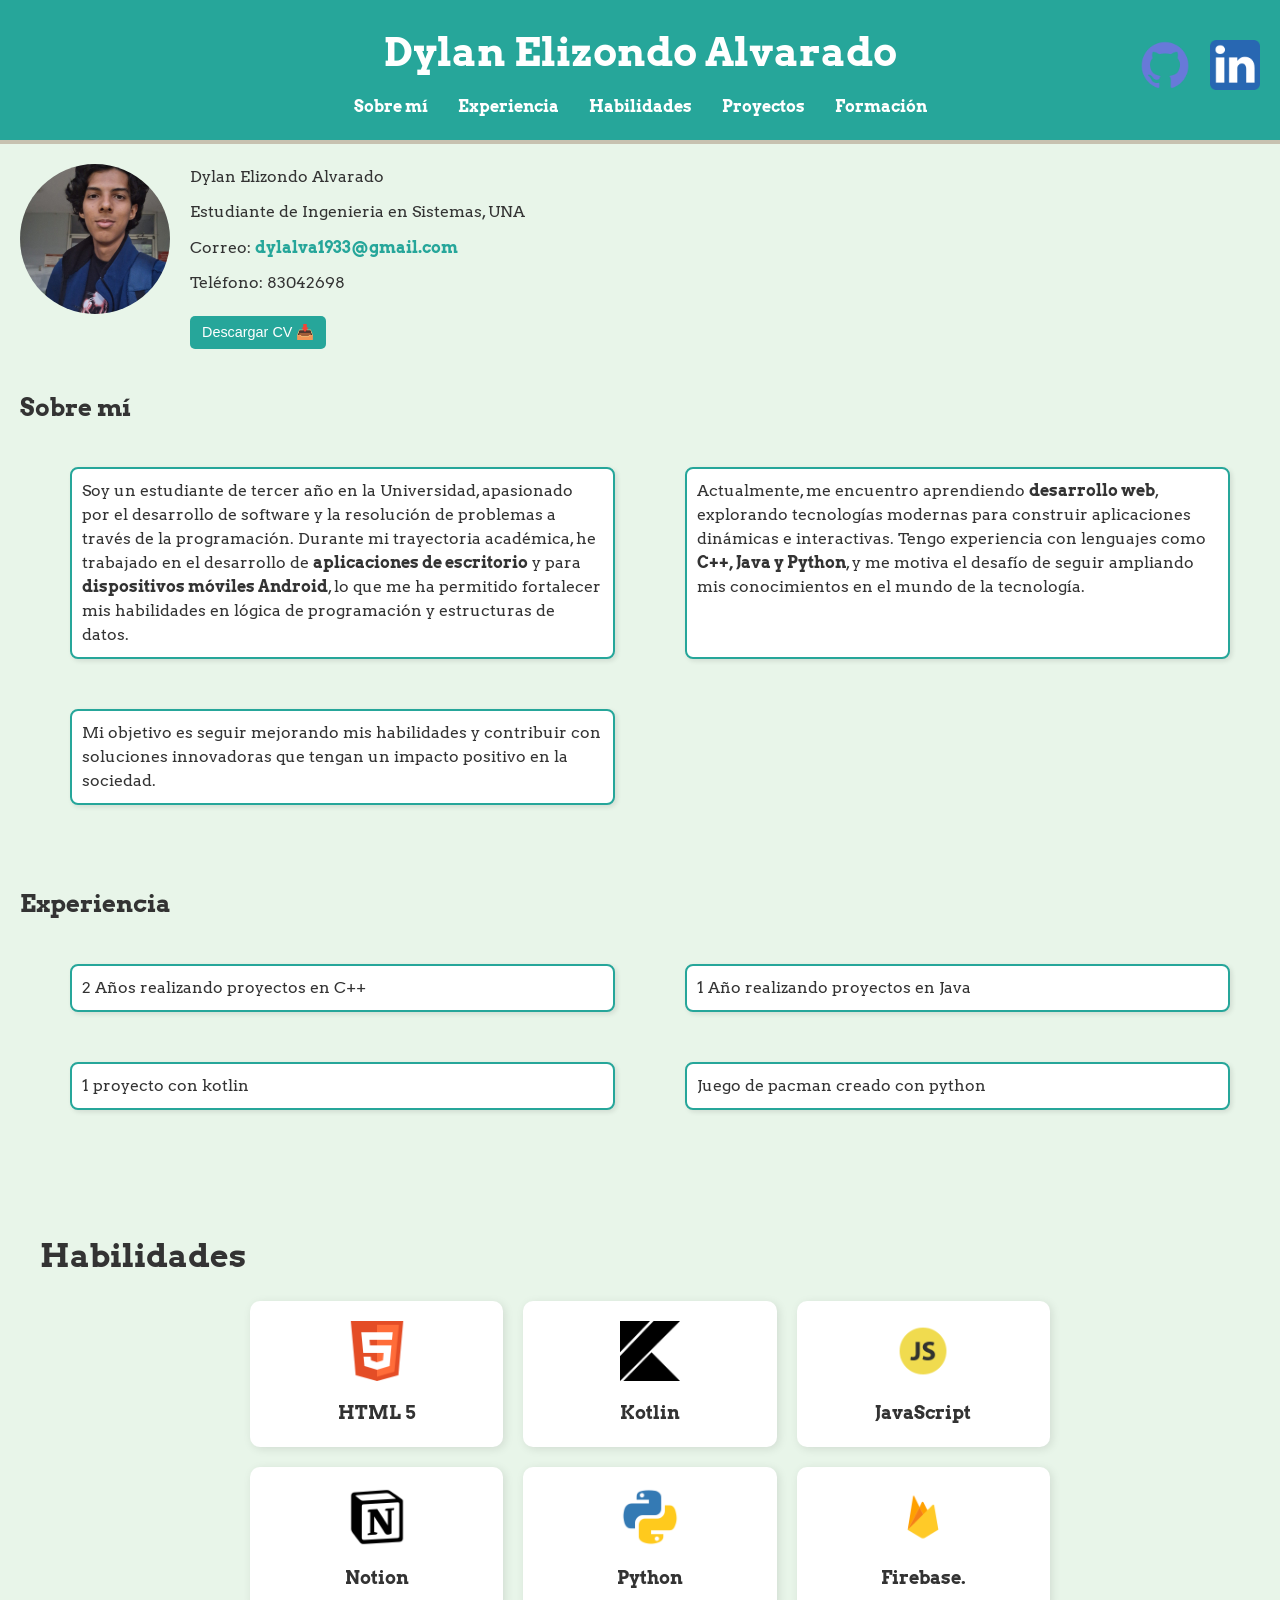
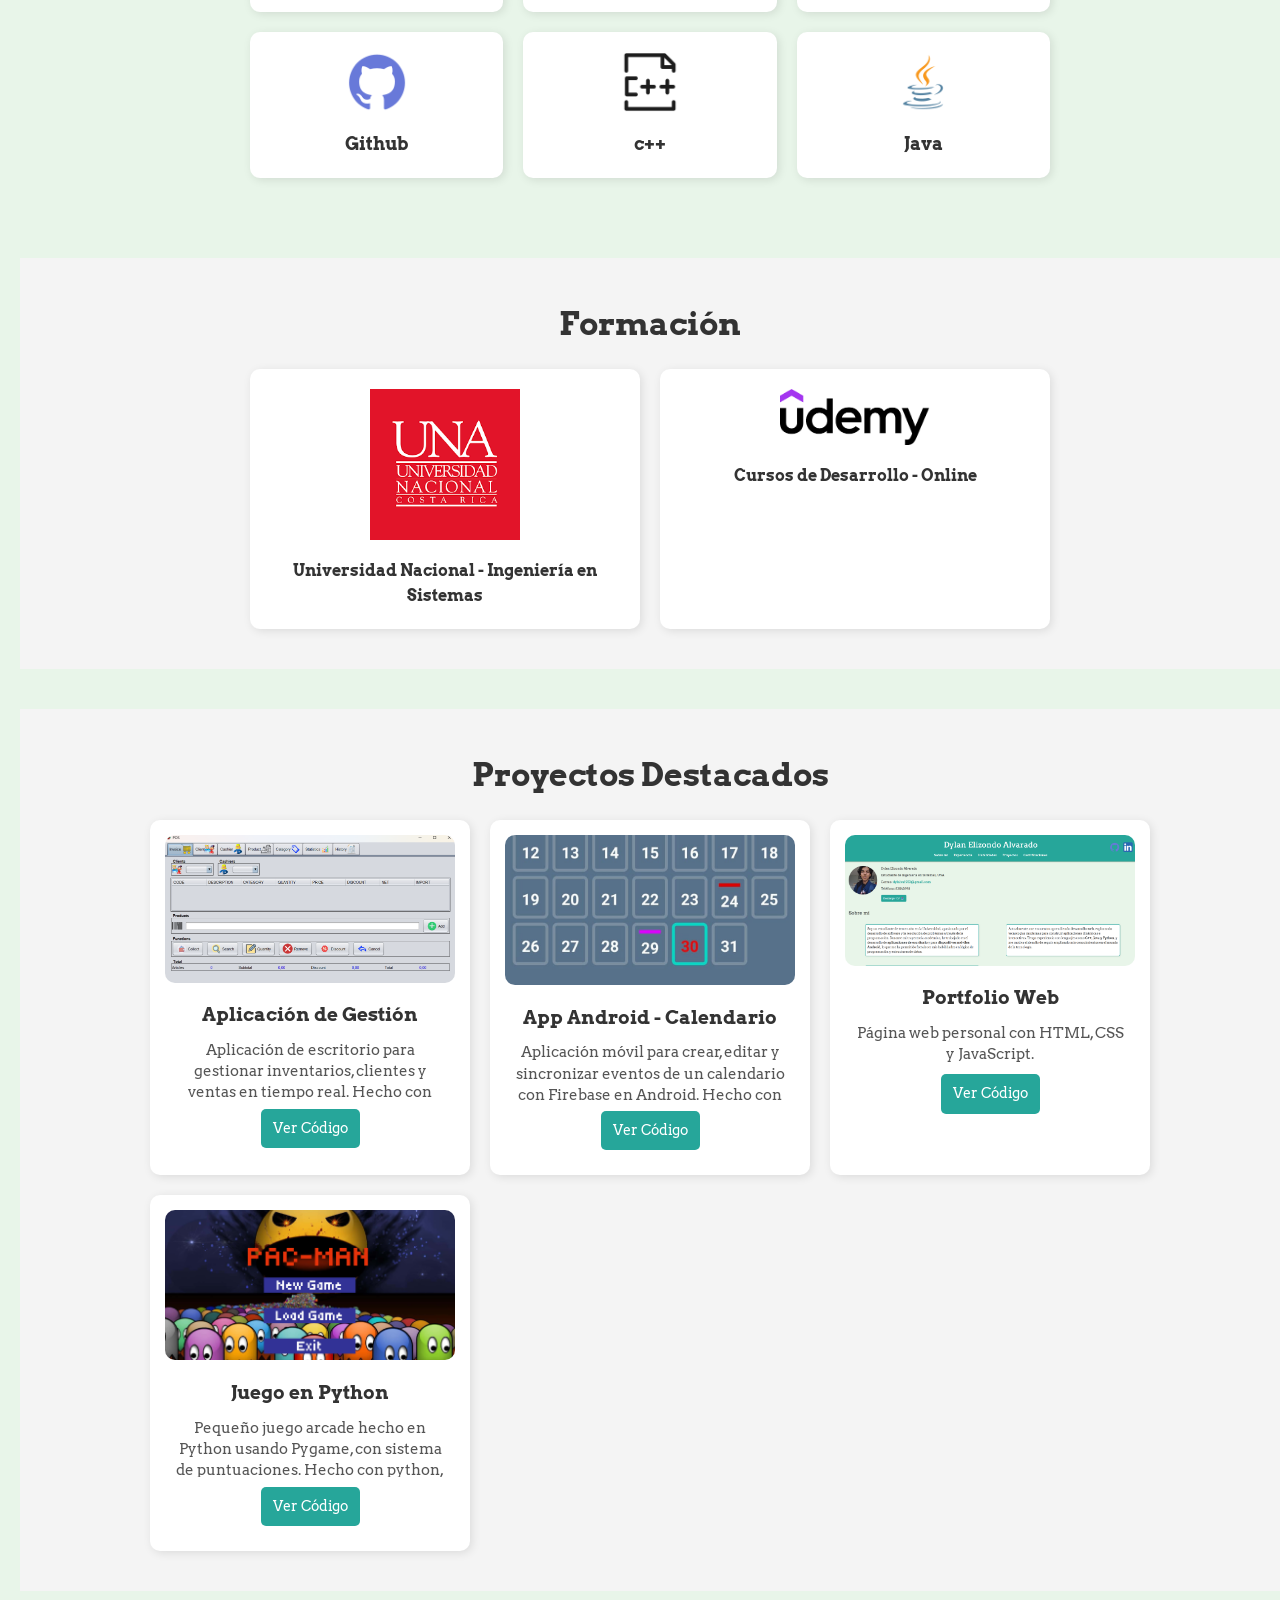
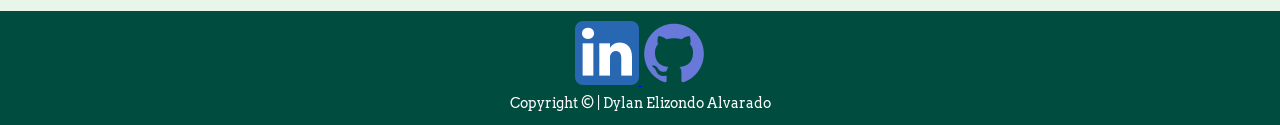
==== index.html @ 4f6d696c "Portafolio" ====
<!DOCTYPE html>
<html lang="en" dir="ltr">

<head>
  <meta charset="utf-8">
  <title>Portafolio</title>
  <link rel="stylesheet" href="./src/styles/styles.css">
  <link rel="stylesheet" href="./src/styles/skills.css">
  <link rel="stylesheet" href="./src/styles/experience.css">
  <link href="https://fonts.googleapis.com/css?family=Arvo" rel="stylesheet">
  <link rel="icon" type="image/png" href="src/images/pag_icon.png">
</head>

<body>
  <div class="banner">
    <h1>Dylan Elizondo Alvarado</h1>
    <div class="utils">
      <div class="utils">
        <ul>
            <li><a href="#sobre-mi">Sobre mí</a></li>
            <li><a href="#experiencia">Experiencia</a></li>
            <li><a href="#habilidades">Habilidades</a></li>
            <li><a href="#proyectos">Proyectos</a></li>
            <li><a href="#formacion">Formación</a></li>
        </ul>
    </div>
    
    </div>
  </div>
  <div class="division"></div>

  <div class="infoPersonal">
    <div class="photo">
        <img class="img" src="src/images/photo.jpg" alt="Foto de perfil">
    </div>
    <div class="data">    
        <p>Dylan Elizondo Alvarado</p>
        <p>Estudiante de Ingenieria en Sistemas, UNA</p>
        <p>Correo: <a href="mailto:dylalva1933@gmail.com">dylalva1933@gmail.com</a></p>
        <p>Teléfono: 83042698</p>
        <button class="button downCV">Descargar CV <span>&#128229;</span></button>
    </div>
    <div class="social-links">
        <a href="https://github.com/Dylalva" target="_blank">
            <img src="src/images/github.png" alt="GitHub">
        </a>
        <a href="https://www.linkedin.com/in/dylan-elizondo-alvarado-148867324?utm_source=share&utm_campaign=share_via&utm_content=profile&utm_medium=android_app " target="_blank">
            <img src="src/images/linkedin.png" alt="LinkedIn">
        </a>
    </div>
</div>

<div id="sobre-mi" class="about-me">
  <h2>Sobre mí</h2>
  <div class="container-aboutme">
    <p class="aboutme">Soy un estudiante de tercer año en la Universidad, apasionado por el desarrollo de software y la resolución de problemas a través de la programación. Durante mi trayectoria académica, he trabajado en el desarrollo de <strong>aplicaciones de escritorio</strong> y para <strong>dispositivos móviles Android</strong>, lo que me ha permitido fortalecer mis habilidades en lógica de programación y estructuras de datos.</p>
    <p class="aboutme">Actualmente, me encuentro aprendiendo <strong>desarrollo web</strong>, explorando tecnologías modernas para construir aplicaciones dinámicas e interactivas. Tengo experiencia con lenguajes como <strong>C++, Java y Python</strong>, y me motiva el desafío de seguir ampliando mis conocimientos en el mundo de la tecnología.</p>
    <p class="aboutme">Mi objetivo es seguir mejorando mis habilidades y contribuir con soluciones innovadoras que tengan un impacto positivo en la sociedad.</p>
  </div>
</div>


<div id="experiencia" class="experience">
  <h2>Experiencia</h2>
  <div class="container-experience">
  <p class="experience-p">2 Años realizando proyectos en C++</p>
  <p class="experience-p">1 Año realizando proyectos en Java</p>
  <p class="experience-p">1 proyecto con kotlin</p>
  <p class="experience-p">Juego de pacman creado con python</p>
  </div>
</div>

<div id="habilidades" class="skills">
  <h2>Habilidades</h2>
  <div class="cards_container--habilidades">
    <div class="cards--habilidades aos-init aos-animate" data-aos="fade-up" data-aos-duration="500">
        <img src="./src/images/html_icon.png" alt="HTML">
        <p>HTML 5</p>
    </div>
    
    <div class="cards--habilidades aos-init aos-animate" data-aos="fade-up" data-aos-duration="700">
        <img src="./src/images/kotlin_icon.png" alt="Kotlin">
        <p>Kotlin</p>
    </div>

    <div class="cards--habilidades aos-init aos-animate" data-aos="fade-up" data-aos-duration="900">
        <img src="./src/images/js_icon.png" alt="JavaScript">
        <p>JavaScript</p>
    </div>

    <div class="cards--habilidades aos-init aos-animate" data-aos="fade-up" data-aos-duration="1100">
        <img src="./src/images/notion_icon.png" alt="Noción">
        <p>Notion</p>
    </div>

    <div class="cards--habilidades aos-init aos-animate" data-aos="fade-up" data-aos-duration="500">
        <img src="./src/images/python_icon.png" alt="Python">
        <p>Python</p>
    </div>

    <div class="cards--habilidades aos-init aos-animate" data-aos="fade-up" data-aos-duration="700">
        <img src="./src/images/firebase_icon.png" alt="Firebase.">
        <p>Firebase.</p>
    </div>
    
    <div class="cards--habilidades aos-init aos-animate" data-aos="fade-up" data-aos-duration="900">
        <img src="./src/images/github.png" alt="GitHub">
        <p>Github</p>
    </div>

    <div class="cards--habilidades aos-init aos-animate" data-aos="fade-up" data-aos-duration="1100">
        <img src="./src/images/c++_icon (2).png" alt="C++">
        <p>c++</p>
    </div>
    <div class="cards--habilidades aos-init aos-animate" data-aos="fade-up" data-aos-duration="1100">
      <img src="./src/images/jaa_icon.png" alt="Java">
      <p>Java</p>
  </div>
</div>
</div>

<div id="formacion" class="formation">
  <h2>Formación</h2>
  <div class="formation-container">
      <div class="formation-item">
          <img src="src/images/UNA_icon.png" alt="Universidad">
          <p>Universidad Nacional - Ingeniería en Sistemas</p>
      </div>
      <div class="formation-item">
          <img src="src/images/udemy_icon.png" alt="Curso">
          <p>Cursos de Desarrollo - Online</p>
      </div>
  </div>
</div>


<div id="proyectos" class="projects">
  <h2>Proyectos Destacados</h2>
  <div class="projects-container">
      
      <!-- Proyecto 1 -->
      <div class="project-card">
          <img src="src/images/proyecto1.png" alt="Proyecto 1">
          <div class="project-info">
              <h3>Aplicación de Gestión</h3>
              <p class="project-description">
                  Aplicación de escritorio para gestionar inventarios, clientes y ventas en tiempo real.
                  Hecho con Java, Intellij IDEA.
              </p>
              <a href="https://github.com/tuusuario/proyecto1" class="button" target="_blank">Ver Código</a>
          </div>
      </div>

      <!-- Proyecto 2 -->
      <div class="project-card">
          <img src="src/images/proyecto_android.jpg" alt="Proyecto 2">
          <div class="project-info">
              <h3>App Android - Calendario</h3>
              <p class="project-description">
                  Aplicación móvil para crear, editar y sincronizar eventos de un calendario con Firebase en Android.
                  Hecho con Kotlin, XML, Firebase, Android Studio.
              </p>
              <a href="https://github.com/tuusuario/proyecto2" class="button" target="_blank">Ver Código</a>
          </div>
      </div>

      <!-- Proyecto 3 -->
      <div class="project-card">
          <img src="src/images/portafolio_proyecto.png" alt="Proyecto 3">
          <div class="project-info">
              <h3>Portfolio Web</h3>
              <p class="project-description">
                  Página web personal con HTML, CSS y JavaScript.
              </p>
              <a href="https://github.com/Dylalva/Portafolio-Personal" class="button" target="_blank">Ver Código</a>
          </div>
      </div>

      <!-- Proyecto 4 -->
      <div class="project-card">
          <img src="src/images/proyecto4.png" alt="Proyecto 4">
          <div class="project-info">
              <h3>Juego en Python</h3>
              <p class="project-description">
                  Pequeño juego arcade hecho en Python usando Pygame, con sistema de puntuaciones.
                  Hecho con python, Pycharm.
              </p>
              <a href="https://github.com/tuusuario/proyecto4" class="button" target="_blank">Ver Código</a>
          </div>
      </div>
  </div>
</div>

<footer>
  <div class="contianer--footer">
      <div class="container_redes-footer">
          <a href="https://www.linkedin.com/in/mariana-arias-montoya-b37a311a7/" target="_blank">
              <img src="./src/images/linkedin.png" alt="LinkedIn">
          </a>
          <a href="https://github.com/mariasmoUN" target="_blank">
              <img src="./src/images/github.png" alt="GitHub">
          </a>
      </div>

      <div class="container_text--footer">
          <span>Copyright © | 
          <span>Dylan Elizondo Alvarado</span>
      </div>
  </div>
</footer>
  <script src="index.js" charset="utf-8"></script>
</body>

</html>
---- src/styles/styles.css ----
/* Reset de márgenes y padding */
* {
    margin: 0;
    padding: 0;
    box-sizing: border-box;
}

html {
    scroll-behavior: smooth;
}
.utils ul li a {
    text-decoration: none; /* Quita el subrayado */
    color: inherit; /* Usa el color del texto del padre (li) */
    font-weight: bold; /* Opcional: hace que el texto sea más llamativo */
}

body {
    font-family: 'Arvo', sans-serif;
    background-color: #e8f5e9;
    color: #333;
    line-height: 1.6;
}

.banner {
    background-color: #26a69a;
    color: #fff;
    text-align: center;
    padding: 20px 0;
}

.banner h1 {
    font-size: 2.5rem;
}

.utils ul {
    display: flex;
    justify-content: center;
    list-style: none;
    margin-top: 10px;
}

.utils li {
    margin: 0 15px;
    font-size: 1rem;
    font-weight: bold;
    cursor: pointer;
}

.utils li:hover {
    text-decoration: underline;
}

.division {
    background-color: #c7c1b0;
    width: 100%;
    height: 4px;;
}

.body {
    padding: 20px;
    display: flex;
    flex-direction: column;
    align-items: center;
}

.infoPersonal {
    display: flex;
    flex-wrap: wrap;
    justify-content: left;
    gap: 20px;
    width: 100%;
    max-width: 900px;
    margin-top: 20px;
}

.photo {
    text-align: center;
}

.img {
    margin-left: 20px;
    border-radius: 50%;
    width: 150px;
    height: 150px;
    object-fit: cover;
}

.data {
    text-align: left;
}

.data p {
    margin-bottom: 10px;
    font-size: 1rem;
}

.data a {
    color: #26a69a;
    text-decoration: none;
    font-weight: bold;
}

.data a:hover {
    text-decoration: underline;
}

.button {
    background-color: #26a69a;
    color: #fff;
    border: none;
    padding: 10px 20px;
    border-radius: 20px;
    font-size: 1rem;
    cursor: pointer;
    transition: background-color 0.3s ease;
}

.button:hover {
    background-color: #00796b;
}

footer {
    text-align: center;
    padding: 10px 0;
    background-color: #004d40;
    color: #fff;
    margin-top: 20px;
    font-size: 0.9rem;
}

.social-links {
    display: flex;
    justify-content: flex-end;
    gap: 20px;
    margin-top: 20px;
    position: absolute; 
    top: 20px; 
    right: 20px; 
}


.social-links a img {
    width: 50px;
    height: 50px;
    transition: transform 0.3s ease;
}

.social-links a img:hover {
    transform: scale(1.1);
}

.aboutme {
    display: inline-block;
    width: 90%;
    max-width: 600px;
    margin: 20px auto;
    padding: 10px;
    border: 2px solid #26a69a;
    border-radius: 8px;
    font-size: 1rem;
    font-family: 'Arvo', sans-serif;
    color: #333;
    background-color: #fff;
    box-shadow: 2px 2px 5px rgba(0, 0, 0, 0.1);
    line-height: 1.5;
    white-space: pre-wrap;
    overflow-y: auto;
    max-height: auto; /* Ajusta el alto máximo si el texto es largo */
}

.container-aboutme{
    padding: 20px 20px;
    display: grid;
    grid-template-columns: repeat(2, 1fr); /* Dos columnas */
    gap: 10px; /* Espacio entre tarjetas */
    max-width: auto; /* Máximo ancho */
    margin: 0 auto; /* Centrar */
}
.about-me {
    margin-left: 20px;
    margin-top: 40px;
    text-align: left;
}

.experience{
    margin-left: 20px;
    margin-top: 40px;
    text-align: left;
}

.skills{
    margin-left: 20px;
    margin-top: 40px;
    text-align: left;
}

.formation{
    margin-left: 20px;
    margin-top: 40px;
    text-align: left;
}

.projects{
    margin-left: 20px;
    margin-top: 40px;
    text-align: left;
}


/* Estilos responsive */
@media (max-width: 768px) {
    .banner h1 {
        font-size: 2rem;
    }

    .utils ul {
        flex-direction: column;
    }

    .utils li {
        margin: 5px 0;
    }

    .infoPersonal {
        flex-direction: column;
        align-items: center;
    }

    .img {
        width: 120px;
        height: 120px;
    }

    .button {
        padding: 8px 16px;
        font-size: 0.9rem;
    }
}

@media (max-width: 480px) {
    .banner h1 {
        font-size: 1.8rem;
    }

    .data p {
        font-size: 0.9rem;
    }
}
---- src/styles/skills.css ----
/* Estilo general de la sección */
.skills {
    padding: 40px 20px;
}

.skills h2 {
    font-size: 2rem;
    margin-bottom: 20px;
    color: #333;
}

/* Contenedor de las tarjetas */
.cards_container--habilidades {
    display: grid;
    grid-template-columns: repeat(3, 1fr); /* Dos columnas */
    gap: 20px; /* Espacio entre tarjetas */
    max-width: 800px; /* Máximo ancho */
    margin: 0 auto; /* Centrar */
}

/* Estilos de cada tarjeta */
.cards--habilidades {
    background-color: #ffffff;
    border-radius: 10px;
    padding: 20px;
    box-shadow: 2px 2px 10px rgba(0, 0, 0, 0.1);
    text-align: center;
    transition: transform 0.3s ease, box-shadow 0.3s ease;
}

/* Iconos dentro de las tarjetas */
.cards--habilidades img {
    width: 60px;
    height: 60px;
    margin-bottom: 10px;
}

/* Nombre de la habilidad */
.cards--habilidades p {
    font-size: 1.1rem;
    font-weight: bold;
    color: #333;
}

/* Animación al pasar el mouse */
.cards--habilidades:hover {
    transform: scale(1.05);
    box-shadow: 4px 4px 15px rgba(0, 0, 0, 0.2);
}

/* RESPONSIVE: Una sola columna en móviles */
@media (max-width: 600px) {
    .cards_container--habilidades {
        grid-template-columns: 2fr; /* Una sola columna */
    }
}
---- src/styles/experience.css ----
.experience-p {
    display: inline-block;
    width: 90%;
    max-width: 600px;
    margin: 20px auto;
    padding: 10px;
    border: 2px solid #26a69a;
    border-radius: 8px;
    font-size: 1rem;
    font-family: 'Arvo', sans-serif;
    color: #333;
    background-color: #fff;
    box-shadow: 2px 2px 5px rgba(0, 0, 0, 0.1);
    line-height: 1.5;
    white-space: pre-wrap;
    overflow-y: auto;
    max-height: auto; /* Ajusta el alto máximo si el texto es largo */
}

.container-experience{
    padding: 20px 20px;
    display: grid;
    grid-template-columns: repeat(2, 1fr); /* Dos columnas */
    gap: 10px; /* Espacio entre tarjetas */
    max-width: auto; /* Máximo ancho */
    margin: 0 auto; /* Centrar */
}

/* Estilo general */
.formation {
    text-align: center;
    padding: 40px 20px;
    background-color: #f4f4f4;
}

.formation h2 {
    font-size: 2rem;
    margin-bottom: 20px;
    color: #333;
}

/* Contenedor en dos columnas */
.formation-container {
    display: grid;
    grid-template-columns: repeat(2, 1fr); /* Dos columnas */
    gap: 20px; /* Espacio entre columnas */
    max-width: 800px;
    margin: 0 auto;
}

/* Cada elemento */
.formation-item {
    background-color: #fff;
    padding: 20px;
    border-radius: 10px;
    box-shadow: 2px 2px 10px rgba(0, 0, 0, 0.1);
    text-align: center;
    transition: transform 0.3s ease, box-shadow 0.3s ease;
}

/* Imágenes */
.formation-item img {
    width: 100%;
    max-width: 150px;
    height: auto;
    margin-bottom: 10px;
}

/* Texto */
.formation-item p {
    font-size: 1rem;
    font-weight: bold;
    color: #333;
}

/* Animación hover */
.formation-item:hover {
    transform: scale(1.05);
    box-shadow: 4px 4px 15px rgba(0, 0, 0, 0.2);
}

/* Responsive: una sola columna en pantallas pequeñas */
@media (max-width: 600px) {
    .formation-container {
        grid-template-columns: 1fr; /* Una sola columna */
    }
}

/* Estilo de la sección de proyectos */
.projects {
    text-align: center;
    padding: 40px 20px;
    background-color: #f4f4f4;
}

.projects h2 {
    font-size: 2rem;
    margin-bottom: 20px;
    color: #333;
}

/* Contenedor de proyectos */
.projects-container {
    display: grid;
    grid-template-columns: repeat(auto-fit, minmax(250px, 1fr)); /* Ajusta a diferentes tamaños de pantalla */
    gap: 20px;
    max-width: 1000px;
    margin: 0 auto;
}

/* Tarjeta de cada proyecto */
.project-card {
    background-color: #ffffff;
    border-radius: 10px;
    padding: 15px;
    box-shadow: 2px 2px 10px rgba(0, 0, 0, 0.1);
    text-align: center;
    transition: transform 0.3s ease, box-shadow 0.3s ease;
    overflow: hidden;
    position: relative;
}

/* Imágenes dentro de las tarjetas */
.project-card img {
    width: 100%;
    border-radius: 10px;
    max-height: 150px;
    object-fit: cover;
}

/* Contenedor de información */
.project-info {
    padding: 10px;
}

/* Título del proyecto */
.project-info h3 {
    font-size: 1.2rem;
    margin-bottom: 8px;
    color: #333;
}

/* Descripción del proyecto */
.project-description {
    font-size: 0.95rem;
    color: #555;
    line-height: 1.4;
    max-height: 60px; /* Máximo 3 líneas */
    overflow: hidden;
    transition: max-height 0.3s ease;
}

/* Botón de "Ver Código" */
.button {
    display: inline-block;
    background-color: #26a69a;
    color: #fff;
    padding: 8px 12px;
    border-radius: 5px;
    text-decoration: none;
    font-size: 0.9rem;
    margin-top: 10px;
    transition: background-color 0.3s ease;
}

.button:hover {
    background-color: #00796b;
}

/* Efecto hover: Expande la descripción */
.project-card:hover .project-description {
    max-height: 200px; /* Se expande para mostrar más texto */
}
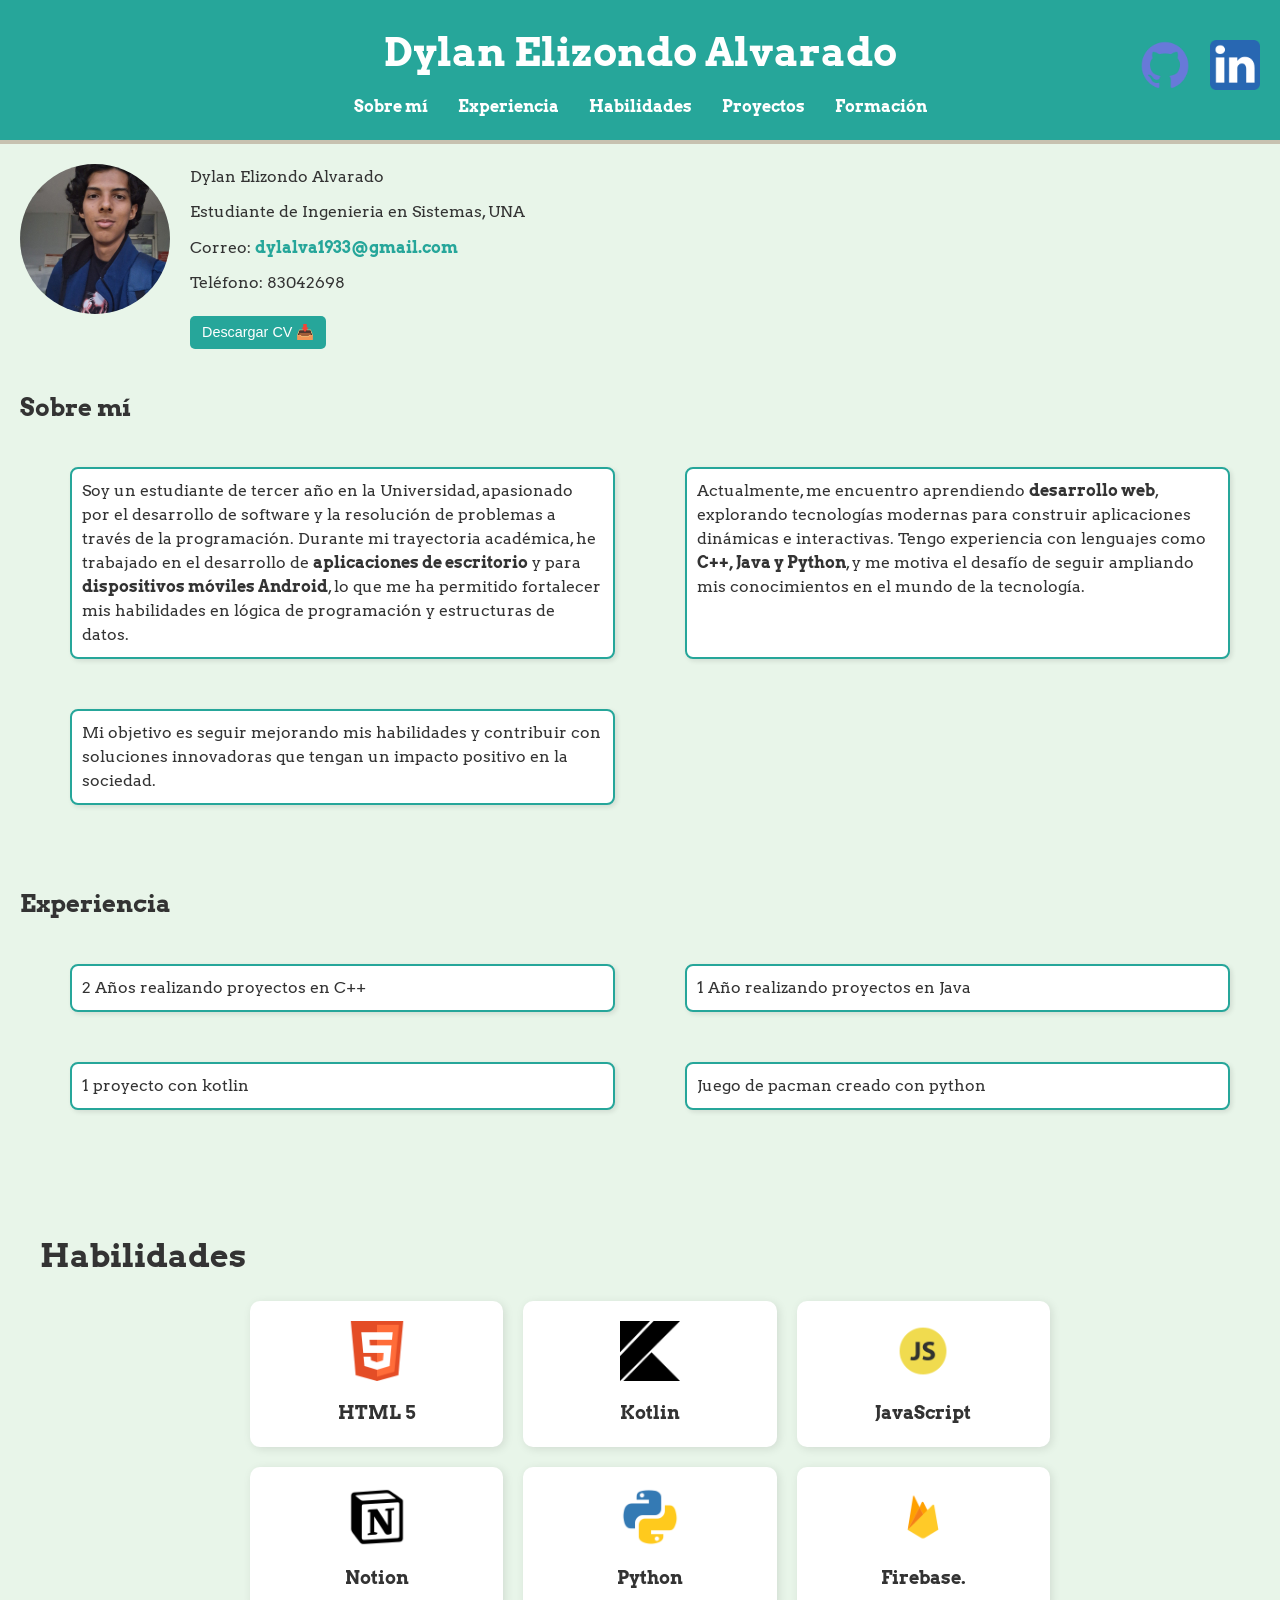
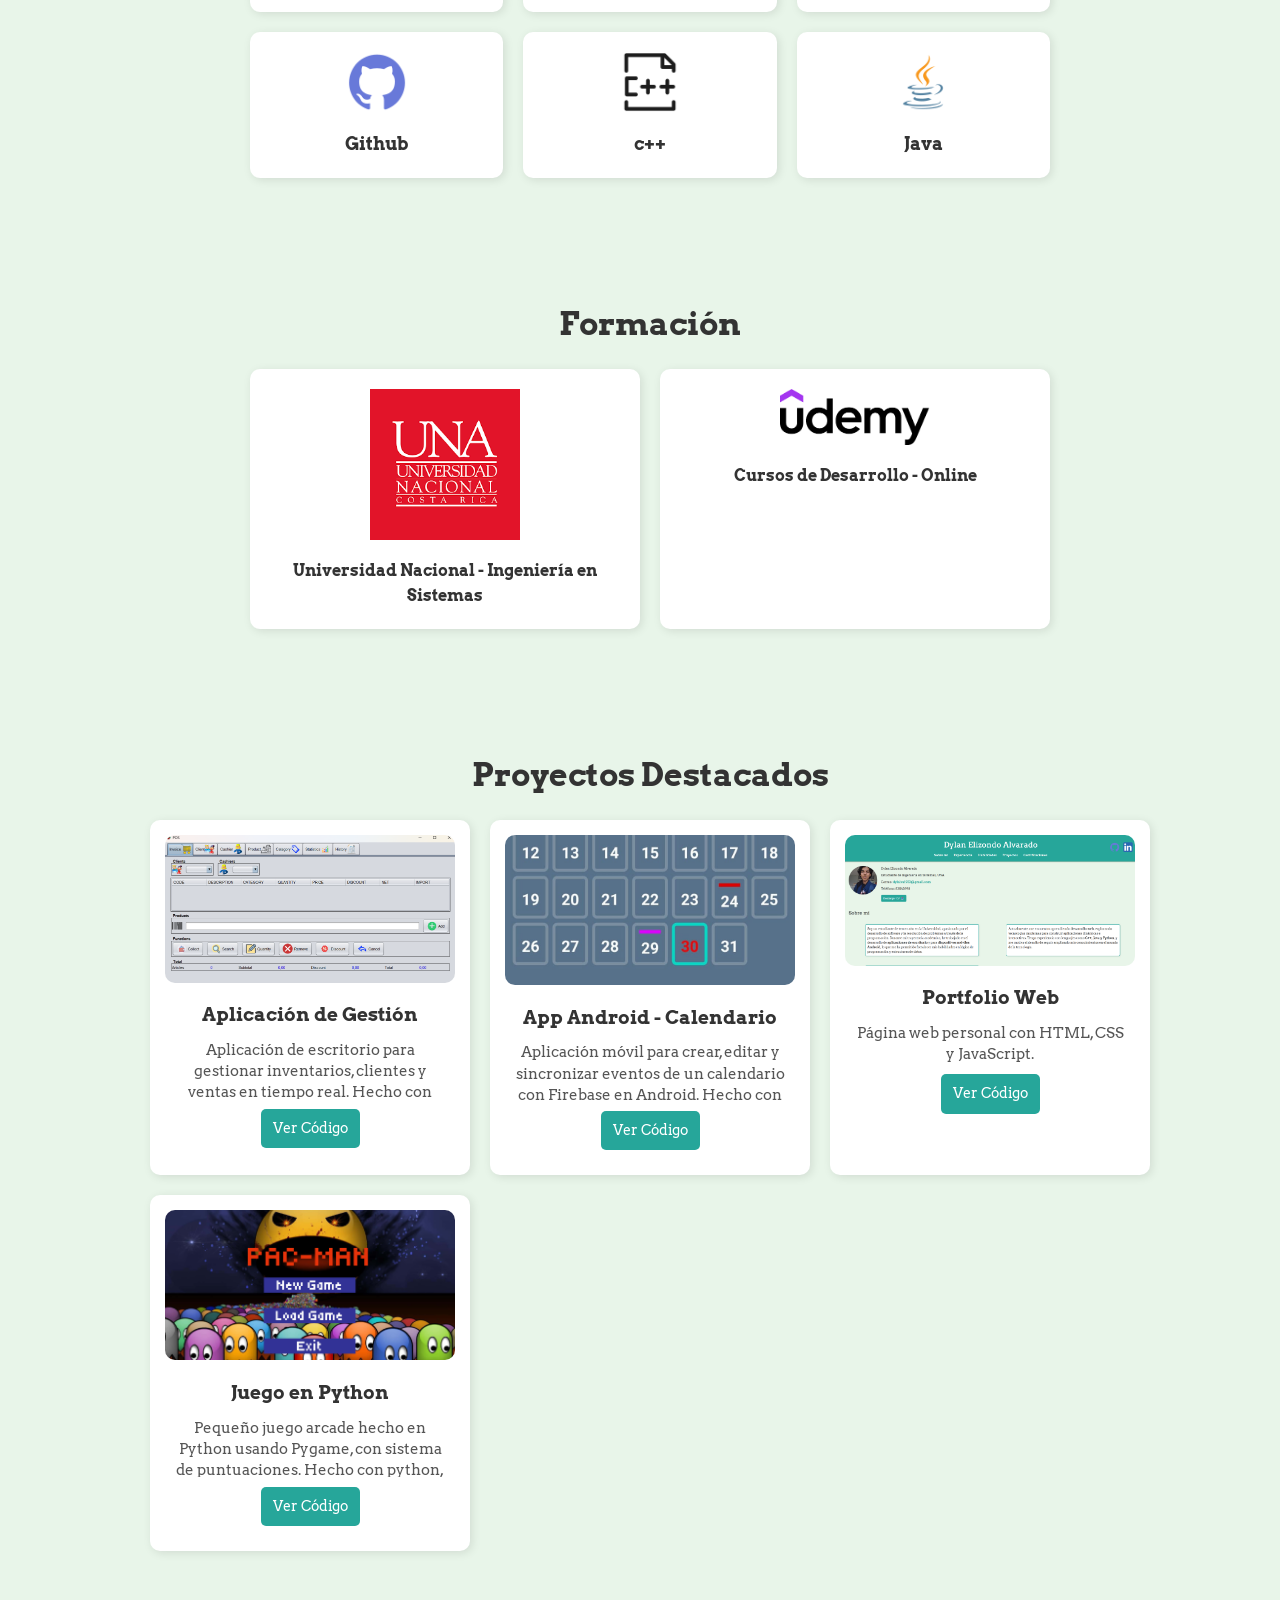
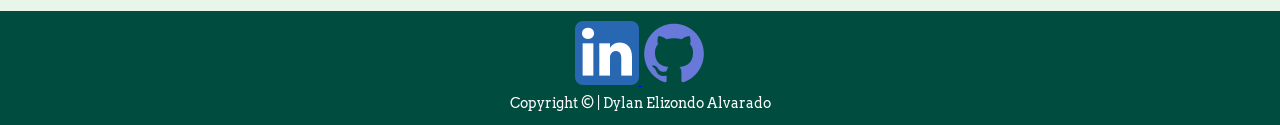
==== commit 274ca4da: "Firebase" ====
--- a/index.html
+++ b/index.html
@@ -2,7 +2,7 @@
 <html lang="en" dir="ltr">
 
 <head>
-  <meta charset="utf-8">
+    <meta name="viewport" content="width=device-width, initial-scale=1.0">
   <title>Portafolio</title>
   <link rel="stylesheet" href="./src/styles/styles.css">
   <link rel="stylesheet" href="./src/styles/skills.css">
--- a/src/styles/experience.css
+++ b/src/styles/experience.css
@@ -30,7 +30,6 @@
 .formation {
     text-align: center;
     padding: 40px 20px;
-    background-color: #f4f4f4;
 }
 
 .formation h2 {
@@ -90,7 +89,6 @@
 .projects {
     text-align: center;
     padding: 40px 20px;
-    background-color: #f4f4f4;
 }
 
 .projects h2 {
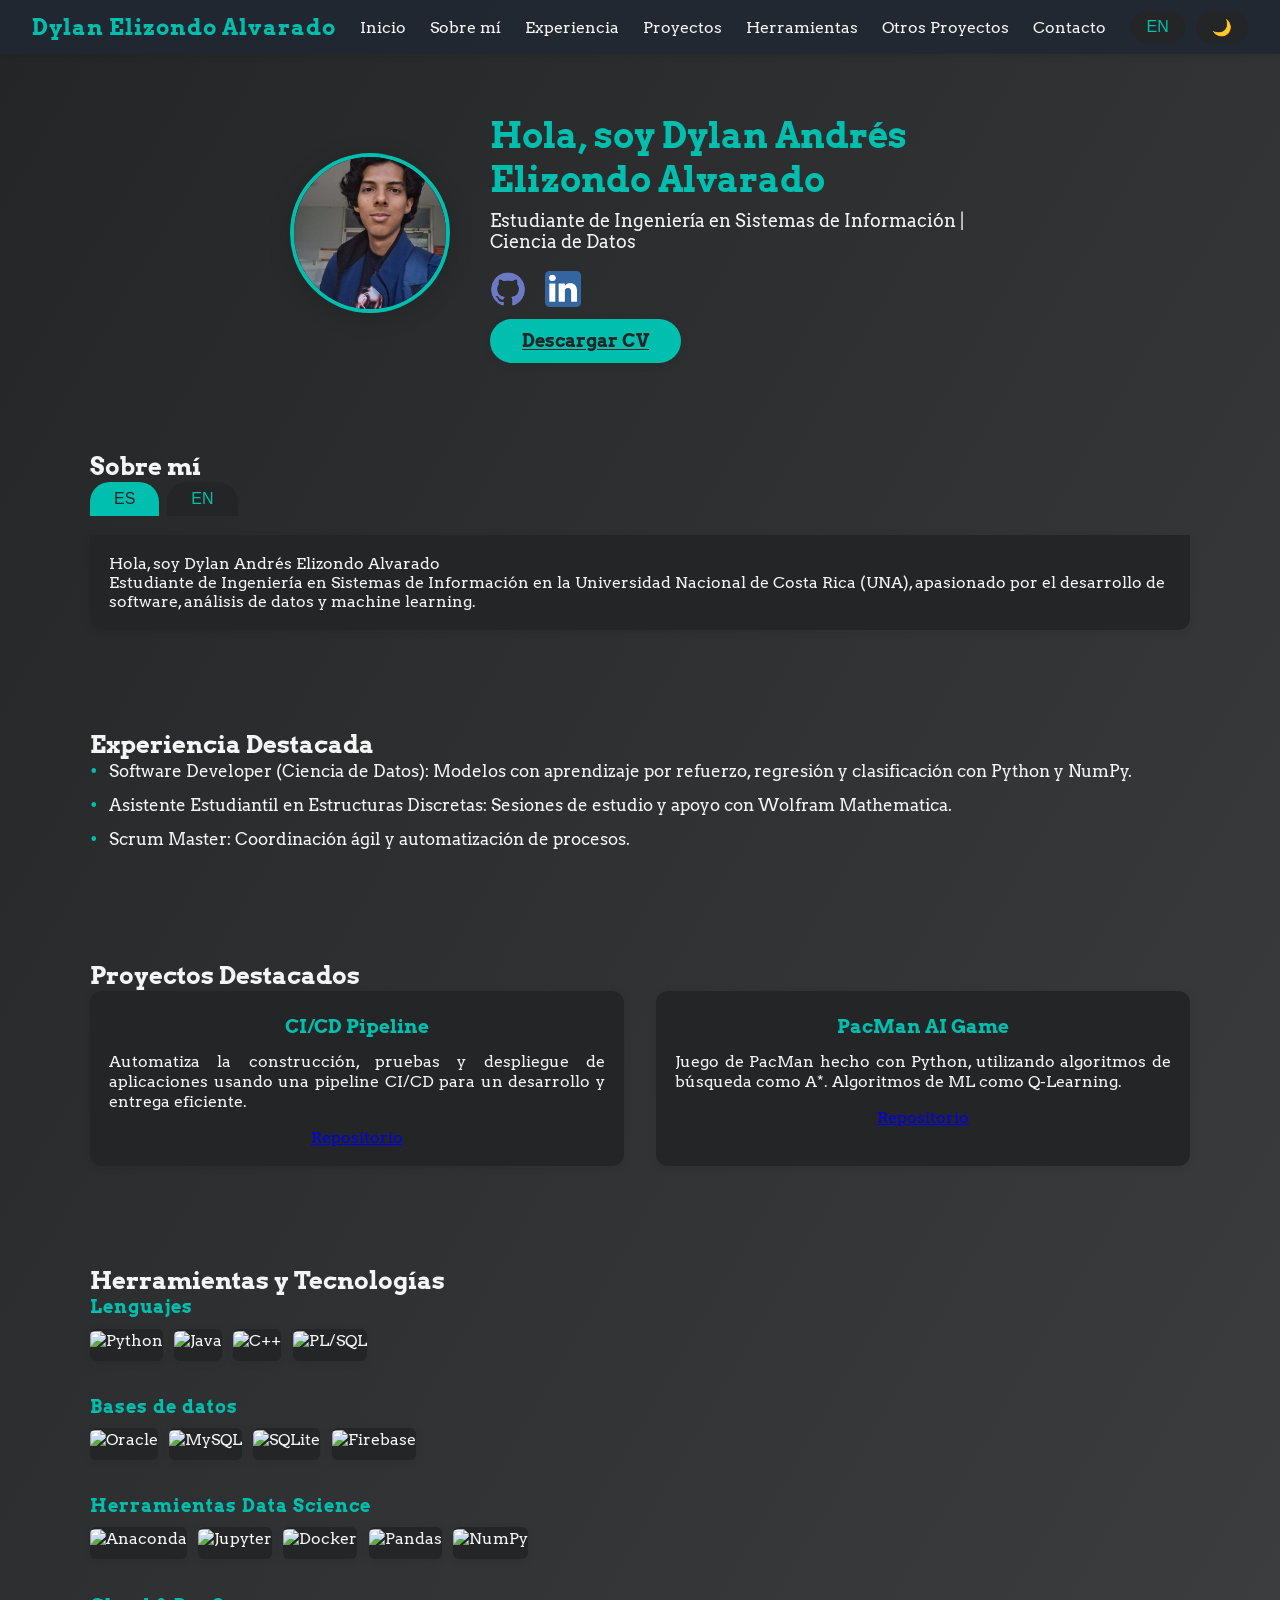
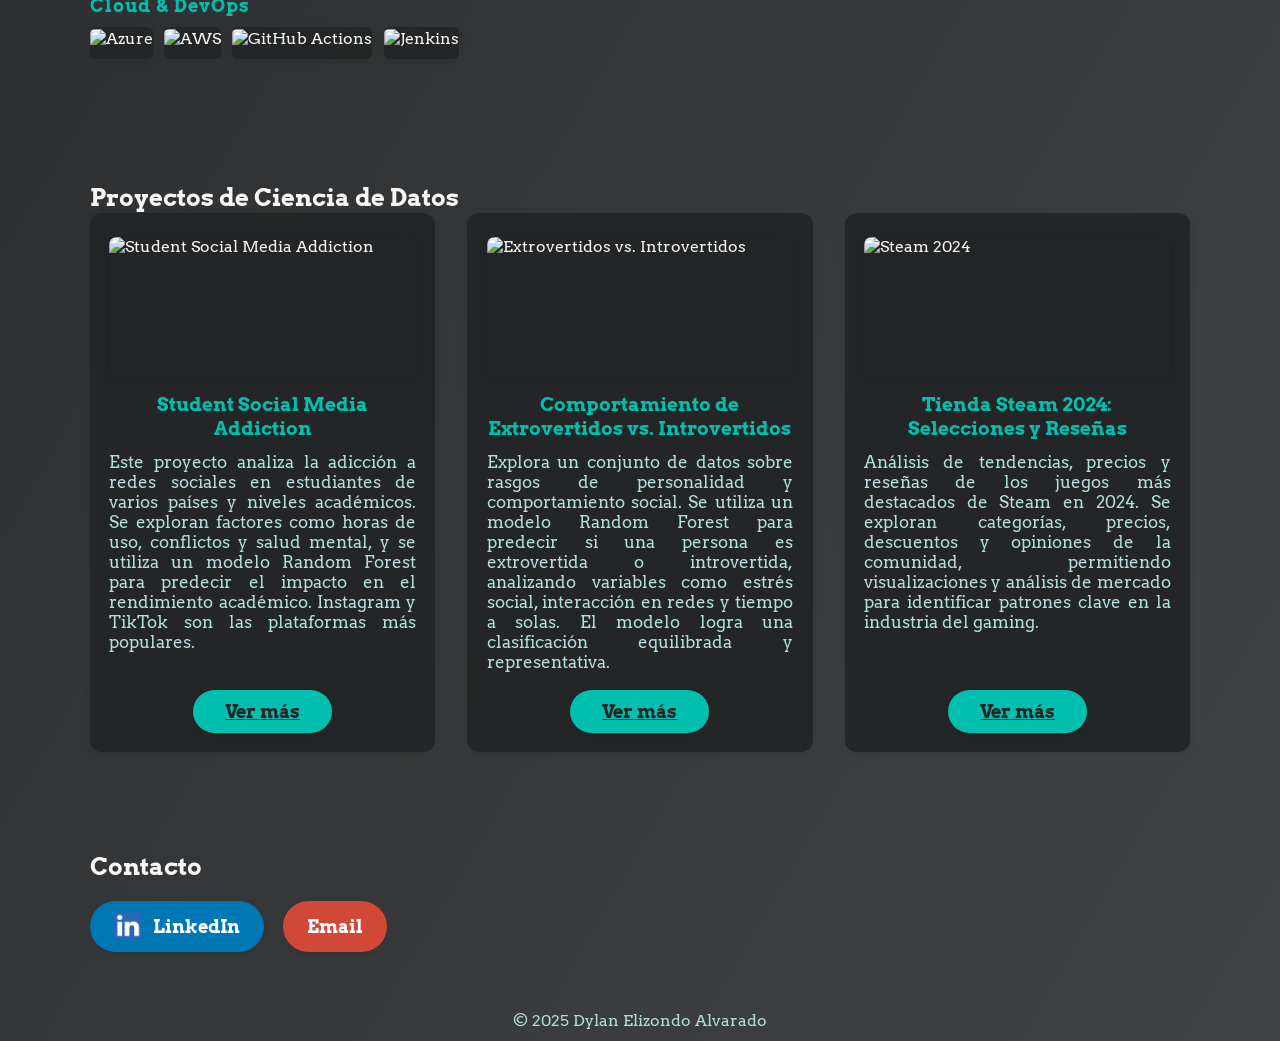
==== commit ba939b65: "portafolio ciencia de datos" ====
--- a/index.html
+++ b/index.html
@@ -1,214 +1,183 @@
 <!DOCTYPE html>
-<html lang="en" dir="ltr">
+<html lang="es">
+<head>
+  <meta charset="UTF-8">
+  <meta name="viewport" content="width=device-width, initial-scale=1.0">
+  <title>Dylan Elizondo | Data Science Portfolio</title>
+  <link rel="stylesheet" href="./src/styles/styles.css">
+  <link rel="icon" type="image/png" href="src/images/pag_icon.png">
+  <link href="https://fonts.googleapis.com/css?family=Arvo:400,700&display=swap" rel="stylesheet">
+  <!-- Animaciones y modo oscuro -->
+</head>
+<body>
+  <!-- Barra de navegación sticky -->
+  <nav class="navbar">
+    <div class="navbar__logo">Dylan Elizondo Alvarado</div>
+    <button class="navbar__burger" id="navbar-burger" aria-label="Menú"><span></span><span></span><span></span></button>
+    <ul class="navbar__links">
+      <li><a href="#home" class="nav-link" data-es="Inicio" data-en="Home">Inicio</a></li>
+      <li><a href="#about" class="nav-link" data-es="Sobre mí" data-en="About Me">Sobre mí</a></li>
+      <li><a href="#experience" class="nav-link" data-es="Experiencia" data-en="Experience">Experiencia</a></li>
+      <li><a href="#projects" class="nav-link" data-es="Proyectos" data-en="Projects">Proyectos</a></li>
+      <li><a href="#tools" class="nav-link" data-es="Herramientas" data-en="Tools">Herramientas</a></li>
+      <li><a href="#more-projects" class="nav-link" data-es="Otros Proyectos" data-en="More Projects">Otros Proyectos</a></li>
+      <li><a href="#contact" class="nav-link" data-es="Contacto" data-en="Contact">Contacto</a></li>
+    </ul>
+    <div class="navbar__actions">
+      <button id="lang-toggle" aria-label="Cambiar idioma">EN</button>
+      <button id="darkmode-toggle" aria-label="Modo oscuro"><span id="darkmode-icon">🌙</span></button>
+    </div>
+  </nav>
 
-<head>
-    <meta name="viewport" content="width=device-width, initial-scale=1.0">
-  <title>Portafolio</title>
-  <link rel="stylesheet" href="./src/styles/styles.css">
-  <link rel="stylesheet" href="./src/styles/skills.css">
-  <link rel="stylesheet" href="./src/styles/experience.css">
-  <link href="https://fonts.googleapis.com/css?family=Arvo" rel="stylesheet">
-  <link rel="icon" type="image/png" href="src/images/pag_icon.png">
-</head>
+  <!-- Sección Inicio -->
+  <section id="home" class="section home-section">
+    <div class="home-content">
+      <img src="src/images/photo.jpg" alt="Foto de perfil" class="profile-img">
+      <div class="home-text">
+        <h1 class="typed-title" data-es="Hola, soy Dylan Andrés Elizondo Alvarado" data-en="Hi, I'm Dylan Andrés Elizondo Alvarado">Hola, soy Dylan Andrés Elizondo Alvarado</h1>
+        <p class="subtitle" data-es="Estudiante de Ingeniería en Sistemas de Información | Ciencia de Datos" data-en="Information Systems Engineering Student | Data Science">Estudiante de Ingeniería en Sistemas de Información | Ciencia de Datos</p>
+        <div class="social-links">
+          <a href="https://github.com/Dylalva" target="_blank"><img src="src/images/github.png" alt="GitHub"></a>
+          <a href="https://www.linkedin.com/in/dylan-elizondo-alvarado-148867324" target="_blank"><img src="src/images/linkedin.png" alt="LinkedIn"></a>
+        </div>
+        <a href="src/CV_Dylan_Elizondo_ES.pdf" id="cv-btn" class="button main-cta" data-es="Descargar CV" data-en="Download CV" download>Descargar CV</a>
+      </div>
+    </div>
+  </section>
 
-<body>
-  <div class="banner">
-    <h1>Dylan Elizondo Alvarado</h1>
-    <div class="utils">
-      <div class="utils">
-        <ul>
-            <li><a href="#sobre-mi">Sobre mí</a></li>
-            <li><a href="#experiencia">Experiencia</a></li>
-            <li><a href="#habilidades">Habilidades</a></li>
-            <li><a href="#proyectos">Proyectos</a></li>
-            <li><a href="#formacion">Formación</a></li>
-        </ul>
+  <!-- Sección Sobre mí con tabs multilenguaje -->
+  <section id="about" class="section about-section">
+    <h2 data-es="Sobre mí" data-en="About Me">Sobre mí</h2>
+    <div class="tabs">
+      <button class="tab-btn active" data-lang="es">ES</button>
+      <button class="tab-btn" data-lang="en">EN</button>
     </div>
-    
+    <div class="tab-content">
+      <div class="tab-pane active" data-lang="es">
+        <p>Hola, soy Dylan Andrés Elizondo Alvarado<br>
+        Estudiante de Ingeniería en Sistemas de Información en la Universidad Nacional de Costa Rica (UNA), apasionado por el desarrollo de software, análisis de datos y machine learning.</p>
+      </div>
+      <div class="tab-pane" data-lang="en">
+        <p>Hi, I'm Dylan Andrés Elizondo Alvarado<br>
+        Information Systems Engineering student at the National University of Costa Rica (UNA), passionate about software development, data analysis, and machine learning.</p>
+      </div>
     </div>
-  </div>
-  <div class="division"></div>
+  </section>
 
-  <div class="infoPersonal">
-    <div class="photo">
-        <img class="img" src="src/images/photo.jpg" alt="Foto de perfil">
+  <!-- Sección Experiencia Destacada -->
+  <section id="experience" class="section experience-section">
+    <h2 data-es="Experiencia Destacada" data-en="Featured Experience">Experiencia Destacada</h2>
+    <ul class="experience-list">
+      <li data-es="Software Developer (Ciencia de Datos): Modelos con aprendizaje por refuerzo, regresión y clasificación con Python y NumPy." data-en="Software Developer (Data Science focus): Models with reinforcement learning, regression, and classification using Python and NumPy.">Software Developer (Ciencia de Datos): Modelos con aprendizaje por refuerzo, regresión y clasificación con Python y NumPy.</li>
+      <li data-es="Asistente Estudiantil en Estructuras Discretas: Sesiones de estudio y apoyo con Wolfram Mathematica." data-en="Student Assistant in Discrete Structures: Study sessions and support with Wolfram Mathematica.">Asistente Estudiantil en Estructuras Discretas: Sesiones de estudio y apoyo con Wolfram Mathematica.</li>
+      <li data-es="Scrum Master: Coordinación ágil y automatización de procesos." data-en="Scrum Master: Agile coordination and process automation.">Scrum Master: Coordinación ágil y automatización de procesos.</li>
+    </ul>
+  </section>
+
+  <!-- Sección Proyectos Destacados -->
+  <section id="projects" class="section projects-section">
+    <h2 data-es="Proyectos Destacados" data-en="Featured Projects">Proyectos Destacados</h2>
+    <div class="projects-grid">
+      <div class="project-card">
+        <h3>CI/CD Pipeline</h3>
+        <p data-es="Automatiza la construcción, pruebas y despliegue de aplicaciones usando una pipeline CI/CD para un desarrollo y entrega eficiente." data-en="Automates building, testing, and deploying applications using a CI/CD pipeline for streamlined development and delivery.">Automatiza la construcción, pruebas y despliegue de aplicaciones usando una pipeline CI/CD para un desarrollo y entrega eficiente.</p>
+        <a href="https://github.com/Dylalva/Project-CI-CD-Pipeline" target="_blank">Repositorio</a>
+      </div>
+      <div class="project-card">
+        <h3>PacMan AI Game</h3>
+        <p data-es="Juego de PacMan hecho con Python, utilizando algoritmos de búsqueda como A*. Algoritmos de ML como Q-Learning." data-en="PacMan game made with Python, using search algorithms like A*. ML algorithms such as Q-Learning.">Juego de PacMan hecho con Python, utilizando algoritmos de búsqueda como A*. Algoritmos de ML como Q-Learning.</p>
+        <a href="https://github.com/Dylalva/PacMan" target="_blank">Repositorio</a>
+      </div>
     </div>
-    <div class="data">    
-        <p>Dylan Elizondo Alvarado</p>
-        <p>Estudiante de Ingenieria en Sistemas, UNA</p>
-        <p>Correo: <a href="mailto:dylalva1933@gmail.com">dylalva1933@gmail.com</a></p>
-        <p>Teléfono: 83042698</p>
-        <button class="button downCV">Descargar CV <span>&#128229;</span></button>
+  </section>
+
+  <!-- Sección Herramientas y Tecnologías -->
+  <section id="tools" class="section tools-section">
+    <h2 data-es="Herramientas y Tecnologías" data-en="Tools & Technologies">Herramientas y Tecnologías</h2>
+    <div class="tools-icons-grid">
+      <div class="tools-group">
+        <h3>Lenguajes</h3>
+        <div class="badges-row">
+          <img src="https://img.shields.io/badge/Python-3776AB?style=for-the-badge&logo=python&logoColor=white" alt="Python">
+          <img src="https://img.shields.io/badge/Java-007396?style=for-the-badge&logo=java&logoColor=white" alt="Java">
+          <img src="https://img.shields.io/badge/C++-00599C?style=for-the-badge&logo=c%2B%2B&logoColor=white" alt="C++">
+          <img src="https://img.shields.io/badge/PL--SQL-003B57?style=for-the-badge&logo=oracle&logoColor=white" alt="PL/SQL">
+        </div>
+      </div>
+      <div class="tools-group">
+        <h3>Bases de datos</h3>
+        <div class="badges-row">
+          <img src="https://img.shields.io/badge/Oracle-F80000?style=for-the-badge&logo=oracle&logoColor=white" alt="Oracle">
+          <img src="https://img.shields.io/badge/MySQL-4479A1?style=for-the-badge&logo=mysql&logoColor=white" alt="MySQL">
+          <img src="https://img.shields.io/badge/SQLite-003B57?style=for-the-badge&logo=sqlite&logoColor=white" alt="SQLite">
+          <img src="https://img.shields.io/badge/Firebase-FFCA28?style=for-the-badge&logo=firebase&logoColor=black" alt="Firebase">
+        </div>
+      </div>
+      <div class="tools-group">
+        <h3>Herramientas Data Science</h3>
+        <div class="badges-row">
+          <img src="https://img.shields.io/badge/Anaconda-44A833?style=for-the-badge&logo=anaconda&logoColor=white" alt="Anaconda">
+          <img src="https://img.shields.io/badge/Jupyter-F37626?style=for-the-badge&logo=jupyter&logoColor=white" alt="Jupyter">
+          <img src="https://img.shields.io/badge/Docker-2496ED?style=for-the-badge&logo=docker&logoColor=white" alt="Docker">
+          <img src="https://img.shields.io/badge/Pandas-150458?style=for-the-badge&logo=pandas&logoColor=white" alt="Pandas">
+          <img src="https://img.shields.io/badge/NumPy-013243?style=for-the-badge&logo=numpy&logoColor=white" alt="NumPy">
+        </div>
+      </div>
+      <div class="tools-group">
+        <h3>Cloud & DevOps</h3>
+        <div class="badges-row">
+          <img src="https://img.shields.io/badge/Azure-0078D7?style=for-the-badge&logo=microsoft-azure&logoColor=white" alt="Azure">
+          <img src="https://img.shields.io/badge/AWS-232F3E?style=for-the-badge&logo=amazon-aws&logoColor=white" alt="AWS">
+          <img src="https://img.shields.io/badge/GitHub_Actions-2088FF?style=for-the-badge&logo=github-actions&logoColor=white" alt="GitHub Actions">
+          <img src="https://img.shields.io/badge/Jenkins-D24939?style=for-the-badge&logo=jenkins&logoColor=white" alt="Jenkins">
+        </div>
+      </div>
     </div>
-    <div class="social-links">
-        <a href="https://github.com/Dylalva" target="_blank">
-            <img src="src/images/github.png" alt="GitHub">
-        </a>
-        <a href="https://www.linkedin.com/in/dylan-elizondo-alvarado-148867324?utm_source=share&utm_campaign=share_via&utm_content=profile&utm_medium=android_app " target="_blank">
-            <img src="src/images/linkedin.png" alt="LinkedIn">
-        </a>
+  </section>
+
+  <!-- Sección Otros Proyectos -->
+  <section id="more-projects" class="section more-projects-section">
+    <h2 data-es="Proyectos de Ciencia de Datos" data-en="Data Science Projects">Proyectos de Ciencia de Datos</h2>
+    <div class="projects-grid">
+      <div class="project-card">
+        <img src="src/images/social_media_addiction.jpg" alt="Student Social Media Addiction" class="project-cover">
+        <h3>Student Social Media Addiction</h3>
+        <p data-es="Este proyecto analiza la adicción a redes sociales en estudiantes de varios países y niveles académicos. Se exploran factores como horas de uso, conflictos y salud mental, y se utiliza un modelo Random Forest para predecir el impacto en el rendimiento académico. Instagram y TikTok son las plataformas más populares." data-en="This project analyzes social media addiction among students from various countries and academic levels. Factors such as usage hours, conflicts, and mental health are explored, and a Random Forest model is used to predict academic performance impact. Instagram and TikTok are the most popular platforms.">Este proyecto analiza la adicción a redes sociales en estudiantes de varios países y niveles académicos. Se exploran factores como horas de uso, conflictos y salud mental, y se utiliza un modelo Random Forest para predecir el impacto en el rendimiento académico. Instagram y TikTok son las plataformas más populares.</p>
+        <a href="social_media_addiction.html" class="button main-cta" data-es="Ver más" data-en="See more">Ver más</a>
+      </div>
+      <div class="project-card">
+        <img src="src/images/extrovert_vs_introvert.jpg" alt="Extrovertidos vs. Introvertidos" class="project-cover">
+        <h3>Comportamiento de Extrovertidos vs. Introvertidos</h3>
+        <p data-es="Explora un conjunto de datos sobre rasgos de personalidad y comportamiento social. Se utiliza un modelo Random Forest para predecir si una persona es extrovertida o introvertida, analizando variables como estrés social, interacción en redes y tiempo a solas. El modelo logra una clasificación equilibrada y representativa." data-en="Explore a dataset on personality traits and social behavior. A Random Forest model predicts whether a person is extroverted or introverted, analyzing variables such as social stress, network interaction, and time alone. The model achieves balanced and representative classification.">Explora un conjunto de datos sobre rasgos de personalidad y comportamiento social. Se utiliza un modelo Random Forest para predecir si una persona es extrovertida o introvertida, analizando variables como estrés social, interacción en redes y tiempo a solas. El modelo logra una clasificación equilibrada y representativa.</p>
+        <a href="extrovert_vs_introvert.html" class="button main-cta" data-es="Ver más" data-en="See more">Ver más</a>
+      </div>
+      <div class="project-card">
+        <img src="src/images/steam_2024.jpg" alt="Steam 2024" class="project-cover">
+        <h3>Tienda Steam 2024: Selecciones y Reseñas</h3>
+        <p data-es="Análisis de tendencias, precios y reseñas de los juegos más destacados de Steam en 2024. Se exploran categorías, precios, descuentos y opiniones de la comunidad, permitiendo visualizaciones y análisis de mercado para identificar patrones clave en la industria del gaming." data-en="Analysis of trends, prices, and reviews of the most prominent Steam games in 2024. Categories, prices, discounts, and community opinions are explored, enabling visualizations and market analysis to identify key patterns in the gaming industry.">Análisis de tendencias, precios y reseñas de los juegos más destacados de Steam en 2024. Se exploran categorías, precios, descuentos y opiniones de la comunidad, permitiendo visualizaciones y análisis de mercado para identificar patrones clave en la industria del gaming.</p>
+        <a href="steam_2024.html" class="button main-cta" data-es="Ver más" data-en="See more">Ver más</a>
+      </div>
     </div>
-</div>
+  </section>
 
-<div id="sobre-mi" class="about-me">
-  <h2>Sobre mí</h2>
-  <div class="container-aboutme">
-    <p class="aboutme">Soy un estudiante de tercer año en la Universidad, apasionado por el desarrollo de software y la resolución de problemas a través de la programación. Durante mi trayectoria académica, he trabajado en el desarrollo de <strong>aplicaciones de escritorio</strong> y para <strong>dispositivos móviles Android</strong>, lo que me ha permitido fortalecer mis habilidades en lógica de programación y estructuras de datos.</p>
-    <p class="aboutme">Actualmente, me encuentro aprendiendo <strong>desarrollo web</strong>, explorando tecnologías modernas para construir aplicaciones dinámicas e interactivas. Tengo experiencia con lenguajes como <strong>C++, Java y Python</strong>, y me motiva el desafío de seguir ampliando mis conocimientos en el mundo de la tecnología.</p>
-    <p class="aboutme">Mi objetivo es seguir mejorando mis habilidades y contribuir con soluciones innovadoras que tengan un impacto positivo en la sociedad.</p>
-  </div>
-</div>
+  <!-- Sección Contacto -->
+  <section id="contact" class="section contact-section">
+    <h2 data-es="Contacto" data-en="Contact">Contacto</h2>
+    <div class="contact-badges">
+      <a href="https://www.linkedin.com/in/dylan-elizondo-alvarado-148867324" target="_blank" class="contact-badge linkedin">
+        <img src="src/images/linkedin.png" alt="LinkedIn">LinkedIn
+      </a>
+      <a href="mailto:dylalva1933@gmail.com" class="contact-badge email">
+        Email
+      </a>
+    </div>
+  </section>
 
+  <footer class="footer">
+    <span>&copy; 2025 Dylan Elizondo Alvarado</span>
+  </footer>
 
-<div id="experiencia" class="experience">
-  <h2>Experiencia</h2>
-  <div class="container-experience">
-  <p class="experience-p">2 Años realizando proyectos en C++</p>
-  <p class="experience-p">1 Año realizando proyectos en Java</p>
-  <p class="experience-p">1 proyecto con kotlin</p>
-  <p class="experience-p">Juego de pacman creado con python</p>
-  </div>
-</div>
-
-<div id="habilidades" class="skills">
-  <h2>Habilidades</h2>
-  <div class="cards_container--habilidades">
-    <div class="cards--habilidades aos-init aos-animate" data-aos="fade-up" data-aos-duration="500">
-        <img src="./src/images/html_icon.png" alt="HTML">
-        <p>HTML 5</p>
-    </div>
-    
-    <div class="cards--habilidades aos-init aos-animate" data-aos="fade-up" data-aos-duration="700">
-        <img src="./src/images/kotlin_icon.png" alt="Kotlin">
-        <p>Kotlin</p>
-    </div>
-
-    <div class="cards--habilidades aos-init aos-animate" data-aos="fade-up" data-aos-duration="900">
-        <img src="./src/images/js_icon.png" alt="JavaScript">
-        <p>JavaScript</p>
-    </div>
-
-    <div class="cards--habilidades aos-init aos-animate" data-aos="fade-up" data-aos-duration="1100">
-        <img src="./src/images/notion_icon.png" alt="Noción">
-        <p>Notion</p>
-    </div>
-
-    <div class="cards--habilidades aos-init aos-animate" data-aos="fade-up" data-aos-duration="500">
-        <img src="./src/images/python_icon.png" alt="Python">
-        <p>Python</p>
-    </div>
-
-    <div class="cards--habilidades aos-init aos-animate" data-aos="fade-up" data-aos-duration="700">
-        <img src="./src/images/firebase_icon.png" alt="Firebase.">
-        <p>Firebase.</p>
-    </div>
-    
-    <div class="cards--habilidades aos-init aos-animate" data-aos="fade-up" data-aos-duration="900">
-        <img src="./src/images/github.png" alt="GitHub">
-        <p>Github</p>
-    </div>
-
-    <div class="cards--habilidades aos-init aos-animate" data-aos="fade-up" data-aos-duration="1100">
-        <img src="./src/images/c++_icon (2).png" alt="C++">
-        <p>c++</p>
-    </div>
-    <div class="cards--habilidades aos-init aos-animate" data-aos="fade-up" data-aos-duration="1100">
-      <img src="./src/images/jaa_icon.png" alt="Java">
-      <p>Java</p>
-  </div>
-</div>
-</div>
-
-<div id="formacion" class="formation">
-  <h2>Formación</h2>
-  <div class="formation-container">
-      <div class="formation-item">
-          <img src="src/images/UNA_icon.png" alt="Universidad">
-          <p>Universidad Nacional - Ingeniería en Sistemas</p>
-      </div>
-      <div class="formation-item">
-          <img src="src/images/udemy_icon.png" alt="Curso">
-          <p>Cursos de Desarrollo - Online</p>
-      </div>
-  </div>
-</div>
-
-
-<div id="proyectos" class="projects">
-  <h2>Proyectos Destacados</h2>
-  <div class="projects-container">
-      
-      <!-- Proyecto 1 -->
-      <div class="project-card">
-          <img src="src/images/proyecto1.png" alt="Proyecto 1">
-          <div class="project-info">
-              <h3>Aplicación de Gestión</h3>
-              <p class="project-description">
-                  Aplicación de escritorio para gestionar inventarios, clientes y ventas en tiempo real.
-                  Hecho con Java, Intellij IDEA.
-              </p>
-              <a href="https://github.com/tuusuario/proyecto1" class="button" target="_blank">Ver Código</a>
-          </div>
-      </div>
-
-      <!-- Proyecto 2 -->
-      <div class="project-card">
-          <img src="src/images/proyecto_android.jpg" alt="Proyecto 2">
-          <div class="project-info">
-              <h3>App Android - Calendario</h3>
-              <p class="project-description">
-                  Aplicación móvil para crear, editar y sincronizar eventos de un calendario con Firebase en Android.
-                  Hecho con Kotlin, XML, Firebase, Android Studio.
-              </p>
-              <a href="https://github.com/tuusuario/proyecto2" class="button" target="_blank">Ver Código</a>
-          </div>
-      </div>
-
-      <!-- Proyecto 3 -->
-      <div class="project-card">
-          <img src="src/images/portafolio_proyecto.png" alt="Proyecto 3">
-          <div class="project-info">
-              <h3>Portfolio Web</h3>
-              <p class="project-description">
-                  Página web personal con HTML, CSS y JavaScript.
-              </p>
-              <a href="https://github.com/Dylalva/Portafolio-Personal" class="button" target="_blank">Ver Código</a>
-          </div>
-      </div>
-
-      <!-- Proyecto 4 -->
-      <div class="project-card">
-          <img src="src/images/proyecto4.png" alt="Proyecto 4">
-          <div class="project-info">
-              <h3>Juego en Python</h3>
-              <p class="project-description">
-                  Pequeño juego arcade hecho en Python usando Pygame, con sistema de puntuaciones.
-                  Hecho con python, Pycharm.
-              </p>
-              <a href="https://github.com/tuusuario/proyecto4" class="button" target="_blank">Ver Código</a>
-          </div>
-      </div>
-  </div>
-</div>
-
-<footer>
-  <div class="contianer--footer">
-      <div class="container_redes-footer">
-          <a href="https://www.linkedin.com/in/mariana-arias-montoya-b37a311a7/" target="_blank">
-              <img src="./src/images/linkedin.png" alt="LinkedIn">
-          </a>
-          <a href="https://github.com/mariasmoUN" target="_blank">
-              <img src="./src/images/github.png" alt="GitHub">
-          </a>
-      </div>
-
-      <div class="container_text--footer">
-          <span>Copyright © | 
-          <span>Dylan Elizondo Alvarado</span>
-      </div>
-  </div>
-</footer>
-  <script src="index.js" charset="utf-8"></script>
+  <!-- Scripts para multilenguaje, modo oscuro y animaciones -->
+  <script src="index.js"></script>
 </body>
-
 </html>
--- a/src/styles/styles.css
+++ b/src/styles/styles.css
@@ -1,248 +1,490 @@
-/* Reset de márgenes y padding */
+/*
+  styles.css - Estilos modernos, responsive, modo oscuro y animaciones suaves para portafolio profesional
+  Autor: Dylan Elizondo
+*/
+
+/* Reset y fuentes */
 * {
-    margin: 0;
-    padding: 0;
-    box-sizing: border-box;
-}
-
+  margin: 0;
+  padding: 0;
+  box-sizing: border-box;
+}
 html {
-    scroll-behavior: smooth;
-}
-.utils ul li a {
-    text-decoration: none; /* Quita el subrayado */
-    color: inherit; /* Usa el color del texto del padre (li) */
-    font-weight: bold; /* Opcional: hace que el texto sea más llamativo */
-}
-
+  scroll-behavior: smooth;
+}
 body {
-    font-family: 'Arvo', sans-serif;
-    background-color: #e8f5e9;
-    color: #333;
-    line-height: 1.6;
-}
-
-.banner {
-    background-color: #26a69a;
-    color: #fff;
-    text-align: center;
-    padding: 20px 0;
-}
-
-.banner h1 {
-    font-size: 2.5rem;
-}
-
-.utils ul {
+  font-family: 'Arvo', sans-serif;
+  background: linear-gradient(120deg, #232526 0%, #414345 100%);
+  color: #f5f5f5;
+  min-height: 100vh;
+  transition: background 0.5s, color 0.5s;
+}
+
+/* --- Modo oscuro --- */
+body.darkmode {
+  background: linear-gradient(120deg, #18191a 0%, #232526 100%);
+  color: #e0e0e0;
+}
+
+/* Navbar sticky */
+.navbar {
+  position: sticky;
+  top: 0;
+  z-index: 100;
+  background: rgba(34, 40, 49, 0.98);
+  display: flex;
+  align-items: center;
+  justify-content: space-between;
+  padding: 0.7rem 2rem;
+  box-shadow: 0 2px 8px rgba(0,0,0,0.08);
+}
+.navbar__logo {
+  font-weight: bold;
+  font-size: 1.4rem;
+  letter-spacing: 1px;
+  color: #00bfae;
+}
+.navbar__links {
+  display: flex;
+  gap: 1.5rem;
+  list-style: none;
+}
+.navbar__links li a {
+  color: #f5f5f5;
+  text-decoration: none;
+  font-weight: 500;
+  transition: color 0.2s;
+}
+.navbar__links li a:hover {
+  color: #00bfae;
+}
+.navbar__actions {
+  display: flex;
+  gap: 0.7rem;
+}
+#lang-toggle, #darkmode-toggle {
+  background: #232526;
+  color: #00bfae;
+  border: none;
+  border-radius: 50px;
+  padding: 0.4rem 1rem;
+  font-size: 1rem;
+  cursor: pointer;
+  transition: background 0.3s, color 0.3s;
+}
+#lang-toggle:hover, #darkmode-toggle:hover {
+  background: #00bfae;
+  color: #232526;
+}
+
+/* --- Navbar hamburguesa --- */
+.navbar__burger {
+  display: none;
+  flex-direction: column;
+  justify-content: center;
+  gap: 5px;
+  width: 36px;
+  height: 36px;
+  background: none;
+  border: none;
+  cursor: pointer;
+  z-index: 120;
+}
+.navbar__burger span {
+  display: block;
+  height: 4px;
+  width: 100%;
+  background: #00bfae;
+  border-radius: 2px;
+  transition: all 0.3s;
+}
+@media (max-width: 800px) {
+  .navbar__links {
+    position: fixed;
+    top: 0; left: 0; right: 0;
+    background: #232526;
+    flex-direction: column;
+    align-items: flex-start;
+    gap: 1.2rem;
+    padding: 4.5rem 2rem 2rem 2rem;
+    transform: translateY(-120%);
+    transition: transform 0.4s cubic-bezier(.77,0,.18,1);
+    box-shadow: 0 8px 32px rgba(0,0,0,0.18);
+    z-index: 110;
+  }
+  .navbar__links.open {
+    transform: translateY(0);
+  }
+  .navbar__burger {
     display: flex;
-    justify-content: center;
-    list-style: none;
-    margin-top: 10px;
-}
-
-.utils li {
-    margin: 0 15px;
-    font-size: 1rem;
-    font-weight: bold;
-    cursor: pointer;
-}
-
-.utils li:hover {
-    text-decoration: underline;
-}
-
-.division {
-    background-color: #c7c1b0;
-    width: 100%;
-    height: 4px;;
-}
-
-.body {
-    padding: 20px;
-    display: flex;
+  }
+}
+
+/* --- Secciones generales --- */
+.section {
+  padding: 60px 0 40px 0;
+  max-width: 1100px;
+  margin: 0 auto;
+  opacity: 0;
+  transform: translateY(40px);
+  transition: opacity 0.7s, transform 0.7s;
+}
+.section.show {
+  opacity: 1;
+  transform: translateY(0);
+}
+
+/* --- Home --- */
+.home-content {
+  display: flex;
+  flex-wrap: wrap;
+  align-items: center;
+  gap: 2.5rem;
+  justify-content: center;
+}
+.profile-img {
+  width: 160px;
+  height: 160px;
+  border-radius: 50%;
+  object-fit: cover;
+  border: 4px solid #00bfae;
+  box-shadow: 0 4px 24px rgba(0,0,0,0.15);
+}
+.home-text {
+  max-width: 500px;
+}
+.typed-title {
+  font-size: 2.2rem;
+  font-weight: bold;
+  color: #00bfae;
+  margin-bottom: 0.5rem;
+}
+.subtitle {
+  font-size: 1.1rem;
+  margin-bottom: 1.2rem;
+}
+.social-links {
+  display: flex;
+  gap: 1.2rem;
+  margin-bottom: 1.2rem;
+}
+.social-links img {
+  width: 36px;
+  height: 36px;
+  filter: grayscale(0.2);
+  transition: transform 0.3s, filter 0.3s;
+}
+.social-links img:hover {
+  transform: scale(1.15);
+  filter: grayscale(0);
+}
+.button.main-cta {
+  background: #00bfae;
+  color: #232526;
+  border: none;
+  border-radius: 30px;
+  padding: 0.7rem 2rem;
+  font-size: 1.1rem;
+  font-weight: bold;
+  cursor: pointer;
+  box-shadow: 0 2px 8px rgba(0,0,0,0.08);
+  transition: background 0.3s, color 0.3s;
+}
+.button.main-cta:hover {
+  background: #232526;
+  color: #00bfae;
+  border: 1px solid #00bfae;
+}
+
+/* --- Tabs Sobre mí --- */
+.tabs {
+  display: flex;
+  gap: 0.5rem;
+  margin-bottom: 1.2rem;
+}
+.tab-btn {
+  background: #232526;
+  color: #00bfae;
+  border: none;
+  border-radius: 20px 20px 0 0;
+  padding: 0.5rem 1.5rem;
+  font-size: 1rem;
+  cursor: pointer;
+  transition: background 0.3s, color 0.3s;
+}
+.tab-btn.active, .tab-btn:hover {
+  background: #00bfae;
+  color: #232526;
+}
+.tab-content {
+  background: #232526;
+  border-radius: 0 0 12px 12px;
+  padding: 1.2rem;
+  box-shadow: 0 2px 8px rgba(0,0,0,0.08);
+}
+.tab-pane {
+  display: none;
+}
+.tab-pane.active {
+  display: block;
+}
+
+/* --- Experiencia --- */
+.experience-list {
+  list-style: none;
+  padding-left: 0;
+}
+.experience-list li {
+  margin-bottom: 0.8rem;
+  font-size: 1.08rem;
+  padding-left: 1.2rem;
+  position: relative;
+}
+.experience-list li:before {
+  content: '•';
+  color: #00bfae;
+  position: absolute;
+  left: 0;
+  font-size: 1.2rem;
+}
+
+/* --- Proyectos --- */
+.projects-grid {
+  display: grid;
+  grid-template-columns: repeat(auto-fit, minmax(260px, 1fr));
+  gap: 2rem;
+  align-items: stretch;
+}
+.project-card {
+  background: #232526;
+  border-radius: 12px;
+  box-shadow: 0 2px 8px rgba(0,0,0,0.08);
+  padding: 1.5rem 1.2rem 1.2rem 1.2rem;
+  transition: transform 0.3s, box-shadow 0.3s;
+  display: flex;
+  flex-direction: column;
+  align-items: center;
+  min-height: unset;
+  height: 100%;
+}
+.project-card:hover {
+  transform: translateY(-8px) scale(1.03);
+  box-shadow: 0 8px 24px rgba(0,191,174,0.12);
+}
+.project-card h3 {
+  color: #00bfae;
+  margin-bottom: 0.7rem;
+  text-align: center;
+}
+.project-card p {
+  font-size: 1.02rem;
+  margin-bottom: 1.1rem;
+  text-align: justify;
+}
+.project-card .main-cta {
+  margin-top: auto;
+}
+.project-cover {
+  width: 100%;
+  max-width: 320px;
+  height: 140px;
+  object-fit: cover;
+  border-radius: 8px;
+  margin-bottom: 1rem;
+  box-shadow: 0 2px 8px rgba(0,0,0,0.10);
+}
+@media (max-width: 900px) {
+  .project-card {
+    min-height: unset;
+    height: 100%;
+  }
+  .project-cover {
+    height: 110px;
+  }
+}
+@media (max-width: 600px) {
+  .project-card {
+    min-height: unset;
+    height: 100%;
+    padding: 1rem 0.5rem 1rem 0.5rem;
+  }
+  .project-cover {
+    height: 80px;
+  }
+}
+
+/* --- Herramientas --- */
+.tools-list {
+  list-style: none;
+  padding-left: 0;
+}
+.tools-list li {
+  margin-bottom: 0.7rem;
+  font-size: 1.05rem;
+}
+
+/* --- Herramientas con iconos --- */
+.tools-icons-grid {
+  display: flex;
+  flex-direction: column;
+  gap: 2.2rem;
+  margin-bottom: 1.5rem;
+}
+.tool-card {
+  display: flex;
+  flex-direction: column;
+  align-items: center;
+  background: #232526;
+  border-radius: 10px;
+  padding: 1rem 0.5rem 0.7rem 0.5rem;
+  box-shadow: 0 2px 8px rgba(0,0,0,0.08);
+  transition: transform 0.3s, box-shadow 0.3s;
+}
+.tool-card img {
+  width: 38px;
+  height: 38px;
+  margin-bottom: 0.5rem;
+}
+.tool-card span {
+  color: #00bfae;
+  font-weight: 500;
+  font-size: 1rem;
+}
+.tool-card:hover {
+  transform: scale(1.07);
+  box-shadow: 0 8px 24px rgba(0,191,174,0.12);
+}
+.tools-group h3 {
+  color: #00bfae;
+  margin-bottom: 0.7rem;
+  font-size: 1.1rem;
+  font-weight: bold;
+  letter-spacing: 1px;
+}
+.badges-row {
+  display: flex;
+  flex-wrap: wrap;
+  gap: 0.7rem;
+  align-items: center;
+}
+.badges-row img {
+  height: 32px;
+  border-radius: 6px;
+  box-shadow: 0 2px 8px rgba(0,0,0,0.08);
+  background: #232526;
+  padding: 2px 0;
+  transition: transform 0.2s;
+}
+.badges-row img:hover {
+  transform: scale(1.08);
+  filter: brightness(1.1);
+}
+@media (max-width: 600px) {
+  .badges-row {
+    gap: 0.4rem;
+  }
+  .badges-row img {
+    height: 26px;
+  }
+}
+
+/* --- Otros Proyectos --- */
+.more-projects-section p {
+  font-size: 1.05rem;
+  color: #b2dfdb;
+}
+
+/* --- Contacto --- */
+.contact-list {
+  list-style: none;
+  padding-left: 0;
+}
+.contact-list li {
+  margin-bottom: 0.7rem;
+  font-size: 1.08rem;
+}
+.contact-list a {
+  color: #00bfae;
+  text-decoration: underline;
+  font-weight: bold;
+}
+
+/* --- Contacto badges --- */
+.contact-badges {
+  display: flex;
+  gap: 1.2rem;
+  flex-wrap: wrap;
+  margin-top: 1.2rem;
+}
+.contact-badge {
+  display: flex;
+  align-items: center;
+  gap: 0.7rem;
+  background: #232526;
+  color: #fff;
+  border-radius: 30px;
+  padding: 0.7rem 1.5rem;
+  font-size: 1.1rem;
+  font-weight: bold;
+  text-decoration: none;
+  box-shadow: 0 2px 8px rgba(0,0,0,0.08);
+  transition: background 0.3s, color 0.3s, transform 0.3s;
+}
+.contact-badge img {
+  width: 28px;
+  height: 28px;
+}
+.contact-badge.linkedin {
+  background: #0077B5;
+  color: #fff;
+}
+.contact-badge.email {
+  background: #D14836;
+  color: #fff;
+}
+.contact-badge:hover {
+  transform: scale(1.07);
+  filter: brightness(1.1);
+}
+
+/* --- Footer --- */
+.footer {
+  text-align: center;
+  padding: 1.2rem 0 0.7rem 0;
+  background: transparent;
+  color: #b2dfdb;
+  font-size: 1rem;
+}
+
+/* --- Responsive --- */
+@media (max-width: 900px) {
+  .section {
+    padding: 40px 2vw 30px 2vw;
+  }
+  .home-content {
     flex-direction: column;
-    align-items: center;
-}
-
-.infoPersonal {
-    display: flex;
-    flex-wrap: wrap;
-    justify-content: left;
-    gap: 20px;
-    width: 100%;
-    max-width: 900px;
-    margin-top: 20px;
-}
-
-.photo {
-    text-align: center;
-}
-
-.img {
-    margin-left: 20px;
-    border-radius: 50%;
-    width: 150px;
-    height: 150px;
-    object-fit: cover;
-}
-
-.data {
-    text-align: left;
-}
-
-.data p {
-    margin-bottom: 10px;
-    font-size: 1rem;
-}
-
-.data a {
-    color: #26a69a;
-    text-decoration: none;
-    font-weight: bold;
-}
-
-.data a:hover {
-    text-decoration: underline;
-}
-
-.button {
-    background-color: #26a69a;
-    color: #fff;
-    border: none;
-    padding: 10px 20px;
-    border-radius: 20px;
-    font-size: 1rem;
-    cursor: pointer;
-    transition: background-color 0.3s ease;
-}
-
-.button:hover {
-    background-color: #00796b;
-}
-
-footer {
-    text-align: center;
-    padding: 10px 0;
-    background-color: #004d40;
-    color: #fff;
-    margin-top: 20px;
-    font-size: 0.9rem;
-}
-
-.social-links {
-    display: flex;
-    justify-content: flex-end;
-    gap: 20px;
-    margin-top: 20px;
-    position: absolute; 
-    top: 20px; 
-    right: 20px; 
-}
-
-
-.social-links a img {
-    width: 50px;
-    height: 50px;
-    transition: transform 0.3s ease;
-}
-
-.social-links a img:hover {
-    transform: scale(1.1);
-}
-
-.aboutme {
-    display: inline-block;
-    width: 90%;
-    max-width: 600px;
-    margin: 20px auto;
-    padding: 10px;
-    border: 2px solid #26a69a;
-    border-radius: 8px;
-    font-size: 1rem;
-    font-family: 'Arvo', sans-serif;
-    color: #333;
-    background-color: #fff;
-    box-shadow: 2px 2px 5px rgba(0, 0, 0, 0.1);
-    line-height: 1.5;
-    white-space: pre-wrap;
-    overflow-y: auto;
-    max-height: auto; /* Ajusta el alto máximo si el texto es largo */
-}
-
-.container-aboutme{
-    padding: 20px 20px;
-    display: grid;
-    grid-template-columns: repeat(2, 1fr); /* Dos columnas */
-    gap: 10px; /* Espacio entre tarjetas */
-    max-width: auto; /* Máximo ancho */
-    margin: 0 auto; /* Centrar */
-}
-.about-me {
-    margin-left: 20px;
-    margin-top: 40px;
-    text-align: left;
-}
-
-.experience{
-    margin-left: 20px;
-    margin-top: 40px;
-    text-align: left;
-}
-
-.skills{
-    margin-left: 20px;
-    margin-top: 40px;
-    text-align: left;
-}
-
-.formation{
-    margin-left: 20px;
-    margin-top: 40px;
-    text-align: left;
-}
-
-.projects{
-    margin-left: 20px;
-    margin-top: 40px;
-    text-align: left;
-}
-
-
-/* Estilos responsive */
-@media (max-width: 768px) {
-    .banner h1 {
-        font-size: 2rem;
-    }
-
-    .utils ul {
-        flex-direction: column;
-    }
-
-    .utils li {
-        margin: 5px 0;
-    }
-
-    .infoPersonal {
-        flex-direction: column;
-        align-items: center;
-    }
-
-    .img {
-        width: 120px;
-        height: 120px;
-    }
-
-    .button {
-        padding: 8px 16px;
-        font-size: 0.9rem;
-    }
-}
-
-@media (max-width: 480px) {
-    .banner h1 {
-        font-size: 1.8rem;
-    }
-
-    .data p {
-        font-size: 0.9rem;
-    }
-}
+    gap: 1.5rem;
+  }
+}
+@media (max-width: 600px) {
+  .navbar {
+    flex-direction: column;
+    padding: 0.5rem 1rem;
+    gap: 0.5rem;
+  }
+  .navbar__links {
+    flex-direction: column;
+    gap: 0.5rem;
+    align-items: flex-start;
+  }
+  .profile-img {
+    width: 110px;
+    height: 110px;
+  }
+  .typed-title {
+    font-size: 1.3rem;
+  }
+  .section {
+    padding: 30px 1vw 20px 1vw;
+  }
+}
